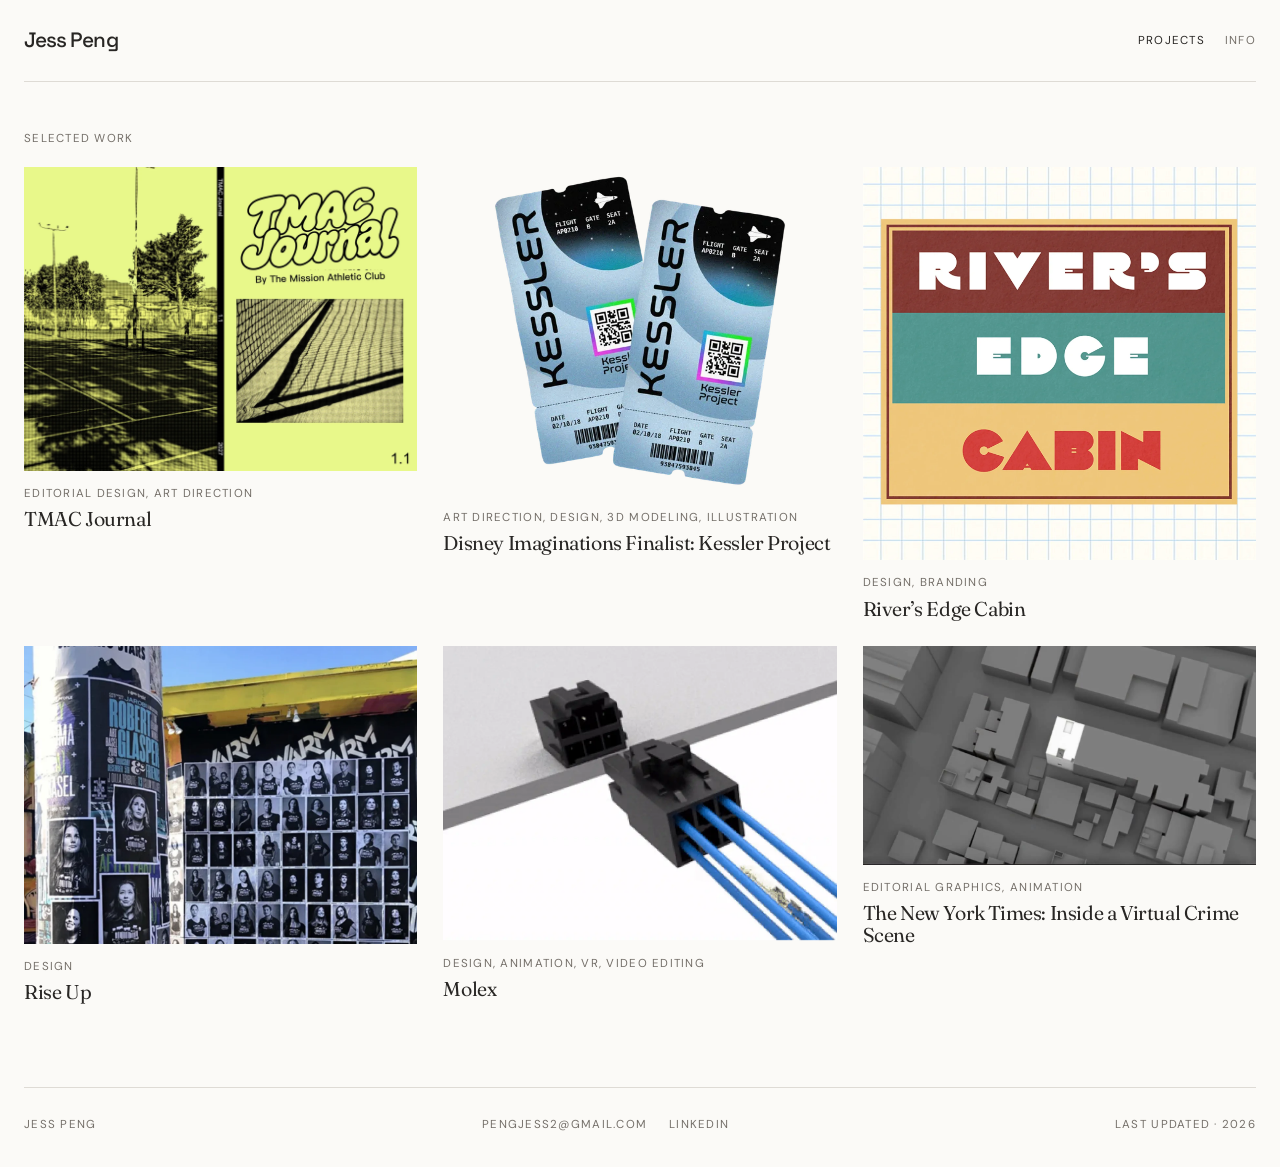
==== index.html @ 8626364d "Update Rise Up thumbnail" ====
<!doctype html>
<html lang="en">
  <head>
    <meta charset="UTF-8" />
    <meta name="viewport" content="width=device-width, initial-scale=1" />
    <meta name="description" content="Selected design and editorial work by Jess Peng." />
    <meta name="theme-color" content="#fbfaf7" />
    <title>Jess Peng — Selected Work</title>
    <link rel="preconnect" href="https://fonts.googleapis.com" />
    <link rel="preconnect" href="https://fonts.gstatic.com" crossorigin />
    <link
      href="https://fonts.googleapis.com/css2?family=DM+Sans:wght@400;500&amp;family=Fraunces:opsz,wght@9..144,300..600&amp;family=Space+Grotesk:wght@400;500&amp;display=swap"
      rel="stylesheet"
    />
    <link rel="stylesheet" href="styles.css" />
    <script src="script.js?v=10" defer></script>
  </head>
  <body>
    <header class="site-header shell">
      <a class="wordmark" href="/" aria-label="Jess Peng, home">Jess Peng</a>
      <nav class="site-nav" aria-label="Primary navigation">
        <a href="/" aria-current="page">Projects</a>
        <a href="about/">Info</a>
      </nav>
    </header>

    <main class="shell">
      <div class="page-intro">
        <p class="eyebrow">Selected work</p>
      </div>

      <section class="project-grid" aria-label="Selected projects">
        <article class="project-card tmac-card">
          <div class="project-visual">
            <img
              class="project-image"
              src="assets/tmac/cover.webp"
              alt="Lime green cover design for TMAC Journal"
            />
          </div>

          <div class="project-copy">
            <p class="project-type">Editorial design, art direction</p>
            <h2>TMAC Journal</h2>
          </div>
        </article>

        <a
          class="project-card project-card-link kessler-card"
          href="projects/kessler/"
          aria-label="Disney Imaginations Finalist: Kessler Project"
        >
          <div class="project-visual" aria-hidden="true">
            <img class="project-image" src="assets/kessler/tickets.webp" alt="" />
          </div>

          <div class="project-copy">
            <p class="project-type">Art direction, design, 3D modeling, illustration</p>
            <h2>Disney Imaginations Finalist: Kessler Project</h2>
          </div>
        </a>

        <a
          class="project-card project-card-link rivers-edge-card"
          href="projects/rivers-edge/"
          aria-label="River’s Edge Cabin"
        >
          <div class="project-visual" aria-hidden="true">
            <img
              class="project-image"
              src="assets/rivers-edge/logo-animation.webp"
              alt=""
            />
          </div>

          <div class="project-copy">
            <p class="project-type">Design, branding</p>
            <h2>River’s Edge Cabin</h2>
          </div>
        </a>

        <a
          class="project-card project-card-link rise-up-card"
          href="projects/rise-up/"
          aria-label="Rise Up"
        >
          <div class="project-visual" aria-hidden="true">
            <img class="project-image" src="assets/rise-up/thumbnail.webp" alt="" />
          </div>

          <div class="project-copy">
            <p class="project-type">Design</p>
            <h2>Rise Up</h2>
          </div>
        </a>

        <a
          class="project-card project-card-link molex-card"
          href="projects/molex/"
          aria-label="Molex"
        >
          <div class="project-visual" aria-hidden="true">
            <img class="project-image" src="assets/molex/fit-families.webp" alt="" />
          </div>

          <div class="project-copy">
            <p class="project-type">Design, animation, VR, video editing</p>
            <h2>Molex</h2>
          </div>
        </a>

        <a
          class="project-card project-card-link nyt-card"
          href="projects/syria/"
          aria-label="The New York Times: Inside a Virtual Crime Scene"
        >
          <div class="project-visual" aria-hidden="true">
            <video
              class="project-image"
              autoplay
              muted
              loop
              playsinline
              preload="metadata"
              poster="assets/nyt-syria/map-poster.jpg"
            >
              <source src="assets/nyt-syria/map.mp4" type="video/mp4" />
            </video>
          </div>

          <div class="project-copy">
            <p class="project-type">Editorial graphics, animation</p>
            <h2>The New York Times: Inside a Virtual Crime Scene</h2>
          </div>
        </a>
      </section>
    </main>

    <footer class="site-footer shell">
      <p>Jess Peng</p>
      <nav aria-label="Contact links">
        <a href="mailto:pengjess2@gmail.com">pengjess2@gmail.com</a>
        <a href="https://www.linkedin.com/in/jess-peng" target="_blank" rel="noopener noreferrer">LinkedIn</a>
      </nav>
      <p class="updated">Last updated · <span id="last-updated">2026</span></p>
    </footer>
  </body>
</html>
---- styles.css ----
:root {
  --paper: #fbfaf7;
  --ink: #282624;
  --muted: #746f69;
  --line: #dedbd5;
  --red: #bd4649;
  --serif: "Fraunces", Georgia, serif;
  --sans: "DM Sans", Arial, sans-serif;
}

* { box-sizing: border-box; }

html { background: var(--paper); }

body {
  margin: 0;
  color: var(--ink);
  background: var(--paper);
  font-family: var(--sans);
  font-size: 16px;
  line-height: 1.5;
  -webkit-font-smoothing: antialiased;
}

a { color: inherit; }

.shell {
  width: min(100% - 48px, 1320px);
  margin-inline: auto;
}

.project-page .shell {
  width: min(100% - clamp(48px, 8vw, 112px), 1240px);
}

.site-header {
  min-height: 82px;
  display: flex;
  align-items: center;
  justify-content: space-between;
  border-bottom: 1px solid var(--line);
}

.wordmark {
  display: inline-block;
  font-family: "Space Grotesk", var(--sans);
  font-size: 1.3rem;
  font-weight: 500;
  letter-spacing: -.045em;
  line-height: 1;
  text-decoration: none;
  transition: letter-spacing 280ms ease, transform 280ms ease;
}

.wordmark:hover,
.wordmark:focus-visible {
  letter-spacing: -.015em;
  transform: translateX(2px);
}

.section-label,
.eyebrow,
.project-type,
.site-footer {
  color: var(--muted);
  font-size: .72rem;
  letter-spacing: .11em;
  text-transform: uppercase;
}

.site-nav {
  display: flex;
  align-items: center;
  gap: 20px;
}

.site-nav a {
  color: var(--muted);
  font-size: .72rem;
  letter-spacing: .11em;
  text-decoration: none;
  text-transform: uppercase;
  transition: color 180ms ease;
}

.site-nav a:hover,
.site-nav a:focus-visible,
.site-nav a[aria-current="page"] { color: var(--ink); }

.page-intro {
  padding: 48px 0 20px;
}

.eyebrow { margin: 0; }

.project-grid {
  display: grid;
  grid-template-columns: repeat(auto-fit, minmax(min(100%, 320px), 1fr));
  gap: 26px;
  align-items: start;
}

.project-card {
  display: block;
  min-width: 0;
  text-decoration: none;
}

.project-card:focus-visible {
  outline: 2px solid var(--red);
  outline-offset: 6px;
}

.project-visual {
  overflow: hidden;
}

.project-visual svg,
.project-video,
.project-image {
  display: block;
  width: 100%;
  height: 100%;
}

.project-video,
.project-image { height: auto; object-fit: cover; }

.project-copy { padding-top: 14px; }

.project-type { margin: 0 0 6px; }

.project-copy h2 {
  margin: 0;
  font-family: var(--serif);
  font-size: clamp(1.25rem, 1.5vw, 1.5rem);
  font-weight: 400;
  font-variation-settings: "opsz" 44, "wght" 380;
  line-height: 1.1;
  letter-spacing: -.02em;
  transition: font-variation-settings 400ms cubic-bezier(.2, .8, .2, 1), letter-spacing 400ms ease;
}

.project-card-link:hover .project-copy h2,
.project-card-link:focus-visible .project-copy h2 {
  font-variation-settings: "opsz" 100, "wght" 500;
  letter-spacing: -.01em;
}

.nyt-card .project-image {
  filter: saturate(.82);
  transition: filter 300ms ease, transform 500ms cubic-bezier(.2, .8, .2, 1);
}

.nyt-card:hover .project-image {
  filter: saturate(1);
  transform: scale(1.018);
}

.kessler-card .project-image {
  object-fit: contain;
  filter: saturate(.9);
  transition: filter 300ms ease, transform 500ms cubic-bezier(.2, .8, .2, 1);
}

.kessler-card:hover .project-image {
  filter: saturate(1);
  transform: scale(1.018);
}

.rivers-edge-card .project-image,
.tmac-card .project-image { transition: transform 500ms cubic-bezier(.2, .8, .2, 1); }

.rivers-edge-card:hover .project-image { transform: scale(1.012); }

.back-link {
  display: inline-block;
  margin: 34px 0 52px;
  color: var(--muted);
  font-size: .78rem;
  text-decoration: none;
}

.back-link:hover { color: var(--red); }

.back-link-compact { margin: 24px 0 32px; }

.case-intro {
  display: grid;
  grid-template-columns: minmax(0, 2fr) minmax(220px, 1fr);
  gap: clamp(28px, 6vw, 84px);
  align-items: start;
  max-width: 1120px;
  margin-bottom: 28px;
}

.case-intro-simple {
  grid-template-columns: 1fr;
  max-width: 920px;
}

.case-intro-compact {
  grid-template-columns: minmax(240px, .8fr) minmax(0, 1.2fr);
  gap: clamp(28px, 4vw, 64px);
  max-width: none;
  margin-bottom: 18px;
}

.case-intro-compact .case-details {
  display: grid;
  grid-template-columns: minmax(0, 1fr) auto;
  gap: clamp(24px, 4vw, 64px);
  align-items: start;
}

.case-intro-compact .case-meta { margin-top: 0; }

.case-intro .eyebrow { margin-bottom: 14px; }

.case-intro h1 {
  max-width: 30ch;
  margin: 0;
  font-family: var(--serif);
  font-size: 1rem;
  font-weight: 400;
  font-variation-settings: "opsz" 48, "wght" 380;
  letter-spacing: -.02em;
  line-height: 1.15;
  transition: font-variation-settings 500ms cubic-bezier(.2, .8, .2, 1), letter-spacing 500ms ease;
}

.case-intro:hover h1 {
  font-variation-settings: "opsz" 100, "wght" 480;
  letter-spacing: -.01em;
}

.case-summary {
  margin: 0;
  color: #5e5954;
  font-size: 1rem;
  line-height: 1.55;
}

.case-summary-group {
  display: grid;
  gap: 11px;
}

.case-summary-group p { margin: 0; }

.case-meta {
  display: flex;
  gap: 32px;
  margin: 20px 0 0;
}

.case-meta div { display: grid; gap: 3px; }

.case-meta dt {
  color: var(--muted);
  font-size: .66rem;
  letter-spacing: .1em;
  text-transform: uppercase;
}

.case-meta dd { margin: 0; font-size: .86rem; }

.case-hero {
  margin: 0;
  overflow: hidden;
  border: 1px solid var(--line);
  border-radius: 0;
}

.case-hero img,
.case-media img,
.case-media video {
  display: block;
  width: 100%;
  height: 100%;
  object-fit: cover;
}

.case-contribution,
.case-tools {
  color: #5e5954;
  font-size: .82rem;
  line-height: 1.5;
}

.case-contribution span {
  color: var(--ink);
  font-weight: 500;
  text-decoration: underline;
  text-underline-offset: 4px;
}

.case-tools span {
  margin-right: 10px;
  color: var(--ink);
  font-size: inherit;
  font-weight: 500;
}

.external-link {
  font-size: .82rem;
  font-weight: 500;
  text-underline-offset: 5px;
}

.case-media-grid {
  display: grid;
  grid-template-columns: 1.4fr .6fr;
  gap: 18px;
}

.case-hero + .case-media-grid { margin-top: 18px; }
.case-hero + .case-gallery { margin-top: 18px; }

.case-gallery {
  display: grid;
  grid-template-columns: repeat(12, minmax(0, 1fr));
  gap: 14px;
}

.case-media {
  min-height: 280px;
  margin: 0;
  overflow: hidden;
  border: 1px solid var(--line);
  border-radius: 0;
  background: #ececeb;
}

.case-media-wide { grid-column: 1 / -1; aspect-ratio: 16 / 7; }
.case-media-animation { aspect-ratio: 16 / 9; }
.case-media-scene { aspect-ratio: 4 / 3; }
.case-media-scene-wide { grid-column: 1 / -1; aspect-ratio: 4 / 3; }
.case-media-portrait { aspect-ratio: 3 / 4; }
.case-gallery-item { grid-column: span 6; min-height: 0; aspect-ratio: 4 / 3; }
.case-gallery-ticket,
.case-gallery-stars { grid-column: span 6; aspect-ratio: 4 / 3; }
.case-gallery-wide { grid-column: 1 / -1; aspect-ratio: 16 / 9; }
.case-gallery-ticket,
.case-gallery-stars { border-color: transparent; background: transparent; }
.case-gallery-ticket img,
.case-gallery-stars img { object-fit: contain; padding: clamp(12px, 2vw, 28px); }

.river-gallery .case-media {
  min-height: 0;
  aspect-ratio: auto;
  border-color: transparent;
  background: transparent;
}

.river-gallery .case-media img {
  height: auto;
  object-fit: contain;
}

.river-gallery .river-gallery-wide { grid-column: 1 / -1; }

.rise-up-gallery .case-media {
  min-height: 0;
  aspect-ratio: auto;
}

.rise-up-gallery .case-media img {
  height: auto;
  object-fit: contain;
}

.rise-up-gallery .rise-up-art { grid-column: span 5; }
.rise-up-gallery .rise-up-street { grid-column: span 7; }
.rise-up-gallery .rise-up-half {
  grid-column: span 6;
  aspect-ratio: 16 / 9;
}

.rise-up-gallery .rise-up-half img {
  height: 100%;
  object-fit: cover;
}
.rise-up-gallery .rise-up-wide { grid-column: 1 / -1; }

.molex-gallery .case-media {
  min-height: 0;
  align-self: start;
  aspect-ratio: auto;
  background: transparent;
}

.molex-gallery .case-media img,
.molex-gallery .case-media video {
  height: auto;
  object-fit: contain;
}

.molex-gallery .molex-wide { grid-column: 1 / -1; }
.molex-gallery .molex-card { grid-column: span 5; }
.molex-gallery .molex-datasheet { grid-column: span 7; }

.more-work {
  margin-top: clamp(68px, 9vw, 112px);
  padding-top: 22px;
  border-top: 1px solid var(--line);
}

.more-work-header {
  display: flex;
  align-items: baseline;
  justify-content: space-between;
  gap: 24px;
  margin-bottom: 20px;
}

.more-work-all {
  color: var(--muted);
  font-size: .72rem;
  text-underline-offset: 4px;
}

.project-grid-compact {
  grid-template-columns: repeat(3, minmax(0, 1fr));
  gap: 18px;
}

.project-grid-compact .project-copy { padding-top: 10px; }
.project-grid-compact .project-type { margin-bottom: 5px; font-size: .62rem; }

.project-grid-compact .project-copy h2 {
  font-size: clamp(1rem, 1.25vw, 1.2rem);
  line-height: 1.15;
}

.about-main {
  min-height: calc(100svh - 180px);
  padding-block: clamp(56px, 8vw, 112px);
}

.about-hero {
  width: 100%;
  display: block;
}

.about-copy h1 {
  max-width: 18ch;
  margin: 0;
  font-family: var(--serif);
  font-size: clamp(3.3rem, 7.2vw, 7.4rem);
  font-weight: 400;
  letter-spacing: -.045em;
  line-height: .98;
}

.site-footer {
  display: grid;
  grid-template-columns: auto 1fr auto;
  align-items: center;
  gap: 24px;
  margin-top: 84px;
  padding: 28px 0 34px;
  border-top: 1px solid var(--line);
}

.site-footer p { margin: 0; }
.site-footer nav { display: flex; gap: 22px; justify-self: center; }
.site-footer a { text-decoration: none; }
.site-footer a:hover { color: var(--red); }
.updated { justify-self: end; white-space: nowrap; }

@media (min-width: 1100px) {
  .project-grid { grid-template-columns: repeat(3, minmax(0, 1fr)); }
}

@media (max-width: 1099px) and (min-width: 700px) {
  .project-grid { grid-template-columns: repeat(2, minmax(0, 1fr)); }
}

@media (max-width: 699px) {
  .shell { width: min(100% - 28px, 1320px); }
  .project-page .shell { width: min(100% - 28px, 1240px); }
  .site-header { min-height: 66px; }
  .page-intro { padding-top: 34px; }
  .project-grid { grid-template-columns: 1fr; gap: 34px; }
  .project-grid-compact { gap: 30px; }
  .project-copy { padding-top: 16px; }
  .site-footer {
    grid-template-columns: 1fr;
    margin-top: 56px;
    row-gap: 14px;
  }
  .site-footer nav { justify-self: start; flex-wrap: wrap; gap: 12px 18px; }
  .updated { grid-column: 1; justify-self: start; }

  .back-link { margin: 26px 0 38px; }
  .case-intro { grid-template-columns: 1fr; gap: 24px; margin-bottom: 24px; }
  .case-intro-compact .case-details { grid-template-columns: 1fr; gap: 16px; }
  .case-media-grid { grid-template-columns: 1fr; }
  .case-gallery { grid-template-columns: 1fr; }
  .case-gallery-item,
  .case-gallery-ticket,
  .case-gallery-stars,
  .case-gallery-wide { grid-column: 1; }
  .rise-up-gallery .rise-up-art,
  .rise-up-gallery .rise-up-street,
  .rise-up-gallery .rise-up-half,
  .rise-up-gallery .rise-up-wide { grid-column: 1; }
  .molex-gallery .molex-wide,
  .molex-gallery .molex-card,
  .molex-gallery .molex-datasheet { grid-column: 1; }
  .case-gallery-ticket,
  .case-gallery-stars { aspect-ratio: 4 / 3; }
  .case-gallery-wide { aspect-ratio: 16 / 9; }
  .case-media-wide { grid-column: auto; aspect-ratio: 16 / 9; }
  .case-media-animation { aspect-ratio: 16 / 9; }
  .case-media-scene { aspect-ratio: 4 / 3; }
  .case-media-scene-wide { grid-column: auto; aspect-ratio: 4 / 3; }
  .case-media-portrait { aspect-ratio: 3 / 4; }

  .about-main { padding-block: 48px 72px; }
  .about-copy h1 {
    max-width: none;
    font-size: clamp(2.85rem, 13vw, 4.75rem);
    line-height: 1;
  }
}

@media (prefers-reduced-motion: reduce) {
  *, *::before, *::after {
    scroll-behavior: auto !important;
    transition-duration: .01ms !important;
    animation-duration: .01ms !important;
    animation-iteration-count: 1 !important;
  }
}
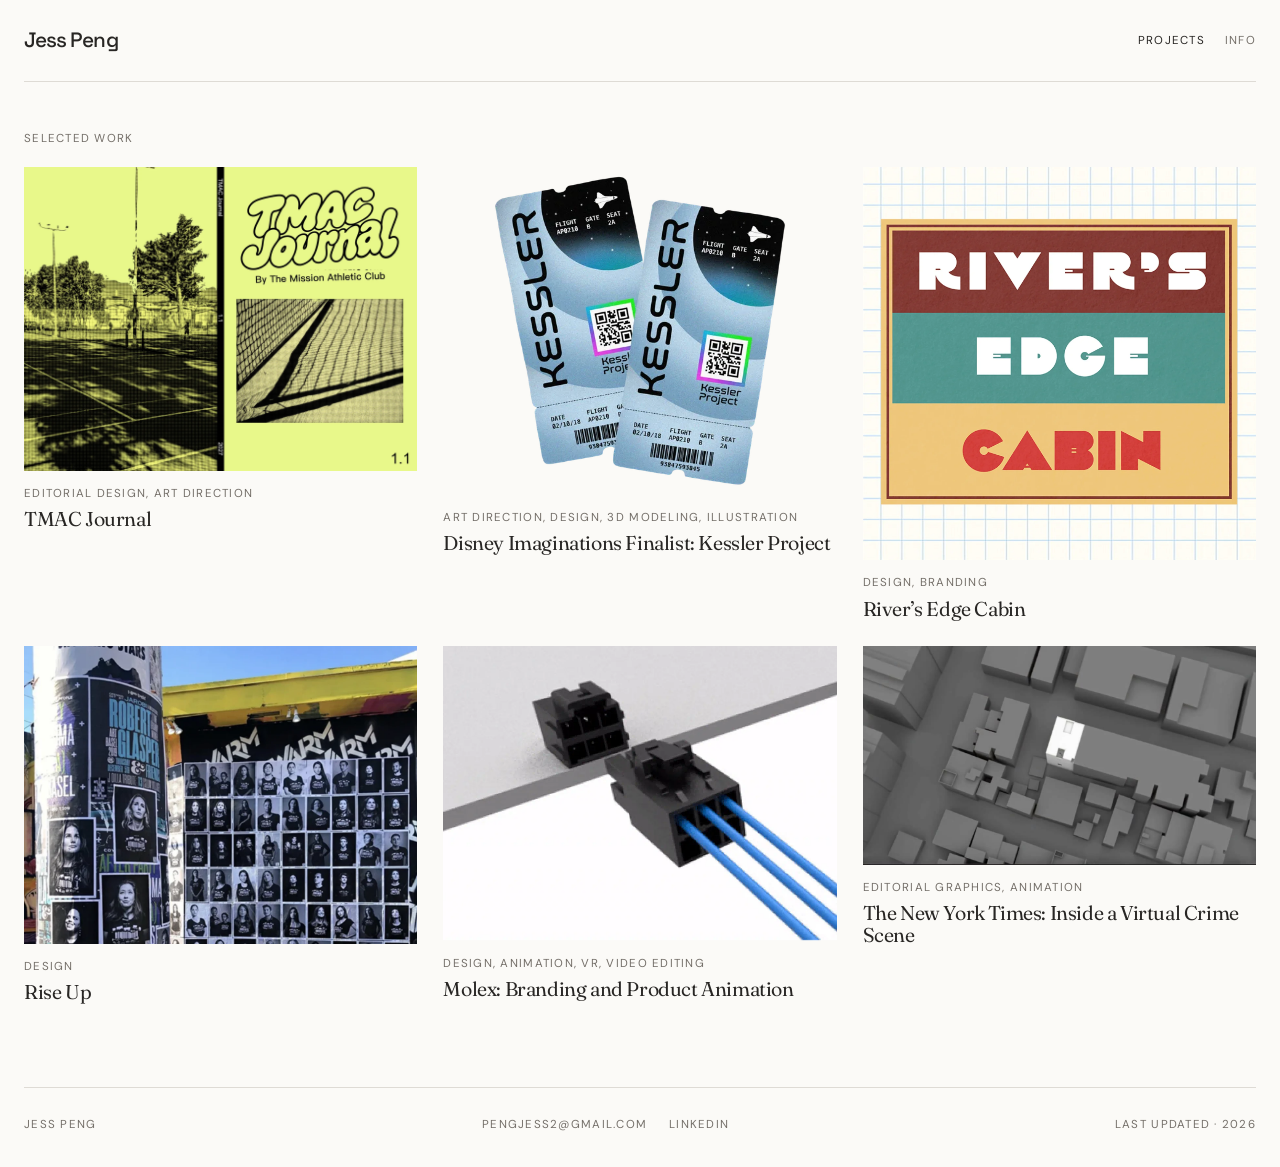
==== commit f510b134: "Clarify Molex project title" ====
--- a/index.html
+++ b/index.html
@@ -97,7 +97,7 @@
         <a
           class="project-card project-card-link molex-card"
           href="projects/molex/"
-          aria-label="Molex"
+          aria-label="Molex: Branding and Product Animation"
         >
           <div class="project-visual" aria-hidden="true">
             <img class="project-image" src="assets/molex/fit-families.webp" alt="" />
@@ -105,7 +105,7 @@
 
           <div class="project-copy">
             <p class="project-type">Design, animation, VR, video editing</p>
-            <h2>Molex</h2>
+            <h2>Molex: Branding and Product Animation</h2>
           </div>
         </a>
 
--- a/styles.css
+++ b/styles.css
@@ -440,17 +440,65 @@
 
 .about-hero {
   width: 100%;
-  display: block;
+  display: grid;
+  grid-template-columns: minmax(0, 1.45fr) minmax(350px, .75fr);
+  align-items: start;
+  gap: clamp(56px, 8vw, 128px);
 }
 
 .about-copy h1 {
-  max-width: 18ch;
+  max-width: 14ch;
   margin: 0;
   font-family: var(--serif);
-  font-size: clamp(3.3rem, 7.2vw, 7.4rem);
+  font-size: clamp(3.2rem, 5.6vw, 5.8rem);
   font-weight: 400;
   letter-spacing: -.045em;
-  line-height: .98;
+  line-height: 1;
+}
+
+.about-bio {
+  max-width: 58ch;
+  margin-top: clamp(34px, 4vw, 52px);
+  color: #4f4a46;
+  font-size: clamp(.98rem, 1.15vw, 1.08rem);
+  line-height: 1.65;
+}
+
+.about-bio p { margin: 0; }
+.about-bio p + p { margin-top: 18px; }
+
+.about-skills {
+  padding-top: 8px;
+}
+
+.about-skills > .eyebrow {
+  margin: 0 0 24px;
+  padding-top: 14px;
+  border-top: 1px solid var(--line);
+}
+
+.about-skills-grid {
+  display: grid;
+  grid-template-columns: repeat(2, minmax(0, 1fr));
+  gap: clamp(24px, 3vw, 44px);
+}
+
+.about-skill-group h2 {
+  margin: 0 0 12px;
+  font-family: var(--sans);
+  font-size: .72rem;
+  font-weight: 500;
+  letter-spacing: .11em;
+  text-transform: uppercase;
+}
+
+.about-skill-group ul {
+  margin: 0;
+  padding: 0;
+  list-style: none;
+  color: #4f4a46;
+  font-size: .95rem;
+  line-height: 1.55;
 }
 
 .site-footer {
@@ -475,6 +523,12 @@
 
 @media (max-width: 1099px) and (min-width: 700px) {
   .project-grid { grid-template-columns: repeat(2, minmax(0, 1fr)); }
+}
+
+@media (max-width: 900px) {
+  .about-hero { grid-template-columns: 1fr; }
+  .about-copy h1 { max-width: 15ch; }
+  .about-skills { max-width: 560px; }
 }
 
 @media (max-width: 699px) {
@@ -521,9 +575,13 @@
   .about-main { padding-block: 48px 72px; }
   .about-copy h1 {
     max-width: none;
-    font-size: clamp(2.85rem, 13vw, 4.75rem);
+    font-size: clamp(2.75rem, 12vw, 4.4rem);
     line-height: 1;
   }
+  .about-bio { margin-top: 28px; }
+  .about-skills { padding-top: 4px; }
+  .about-skills-grid { gap: 24px; }
+  .about-skill-group ul { font-size: .9rem; }
 }
 
 @media (prefers-reduced-motion: reduce) {
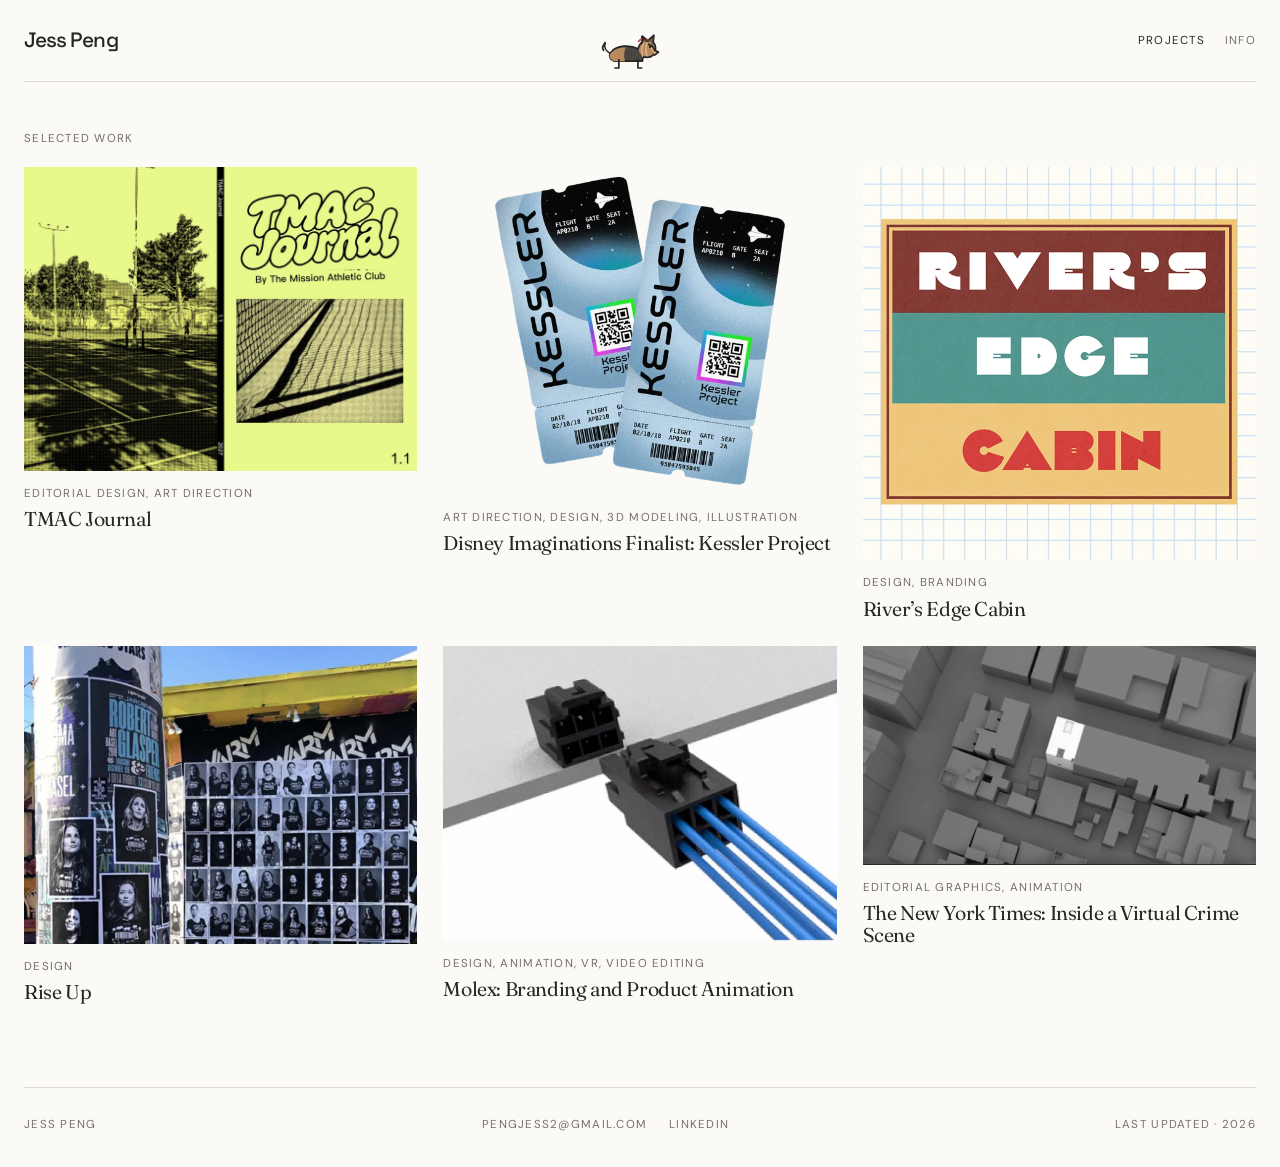
==== commit 84be5f06: "Add interactive Yorkie header" ====
--- a/index.html
+++ b/index.html
@@ -12,8 +12,8 @@
       href="https://fonts.googleapis.com/css2?family=DM+Sans:wght@400;500&amp;family=Fraunces:opsz,wght@9..144,300..600&amp;family=Space+Grotesk:wght@400;500&amp;display=swap"
       rel="stylesheet"
     />
-    <link rel="stylesheet" href="styles.css" />
-    <script src="script.js?v=10" defer></script>
+    <link rel="stylesheet" href="styles.css?v=3" />
+    <script src="script.js?v=11" defer></script>
   </head>
   <body>
     <header class="site-header shell">
--- a/styles.css
+++ b/styles.css
@@ -37,7 +37,7 @@
   min-height: 82px;
   display: flex;
   align-items: center;
-  justify-content: space-between;
+  justify-content: flex-start;
   border-bottom: 1px solid var(--line);
 }
 
@@ -72,6 +72,56 @@
   display: flex;
   align-items: center;
   gap: 20px;
+  flex: 0 0 auto;
+}
+
+.header-pup-track {
+  position: relative;
+  align-self: stretch;
+  flex: 1 1 auto;
+  min-width: 54px;
+  margin-inline: 18px;
+  overflow: hidden;
+  pointer-events: none;
+}
+
+.header-pup {
+  --pup-x: 0px;
+  position: absolute;
+  bottom: 5px;
+  left: 0;
+  width: 64px;
+  height: 48px;
+  transform: translate3d(var(--pup-x), 0, 0);
+  transition: transform 320ms cubic-bezier(.22, .78, .28, 1);
+  will-change: transform;
+}
+
+.header-pup-svg {
+  display: block;
+  width: 100%;
+  height: 100%;
+  overflow: visible;
+  transform: scaleX(var(--pup-direction, 1));
+  transform-origin: center;
+  transition: transform 160ms ease;
+}
+
+.header-pup.is-walking .header-pup-svg {
+  animation: pup-bob 280ms ease-in-out infinite alternate;
+}
+
+.header-pup.is-walking .pup-leg-front { animation: pup-step 240ms ease-in-out infinite alternate; }
+.header-pup.is-walking .pup-leg-back { animation: pup-step 240ms ease-in-out infinite alternate-reverse; }
+
+@keyframes pup-bob {
+  from { translate: 0 0; }
+  to { translate: 0 -2px; }
+}
+
+@keyframes pup-step {
+  from { transform: rotate(-7deg); }
+  to { transform: rotate(8deg); }
 }
 
 .site-nav a {
@@ -535,6 +585,16 @@
   .shell { width: min(100% - 28px, 1320px); }
   .project-page .shell { width: min(100% - 28px, 1240px); }
   .site-header { min-height: 66px; }
+  .site-nav { gap: 14px; }
+  .header-pup-track {
+    min-width: 38px;
+    margin-inline: 10px;
+  }
+  .header-pup {
+    bottom: 3px;
+    width: 50px;
+    height: 40px;
+  }
   .page-intro { padding-top: 34px; }
   .project-grid { grid-template-columns: 1fr; gap: 34px; }
   .project-grid-compact { gap: 30px; }
@@ -591,4 +651,15 @@
     animation-duration: .01ms !important;
     animation-iteration-count: 1 !important;
   }
-}
+
+  .header-pup,
+  .header-pup-svg {
+    transition: none;
+  }
+
+  .header-pup.is-walking .header-pup-svg,
+  .header-pup.is-walking .pup-leg-front,
+  .header-pup.is-walking .pup-leg-back {
+    animation: none;
+  }
+}
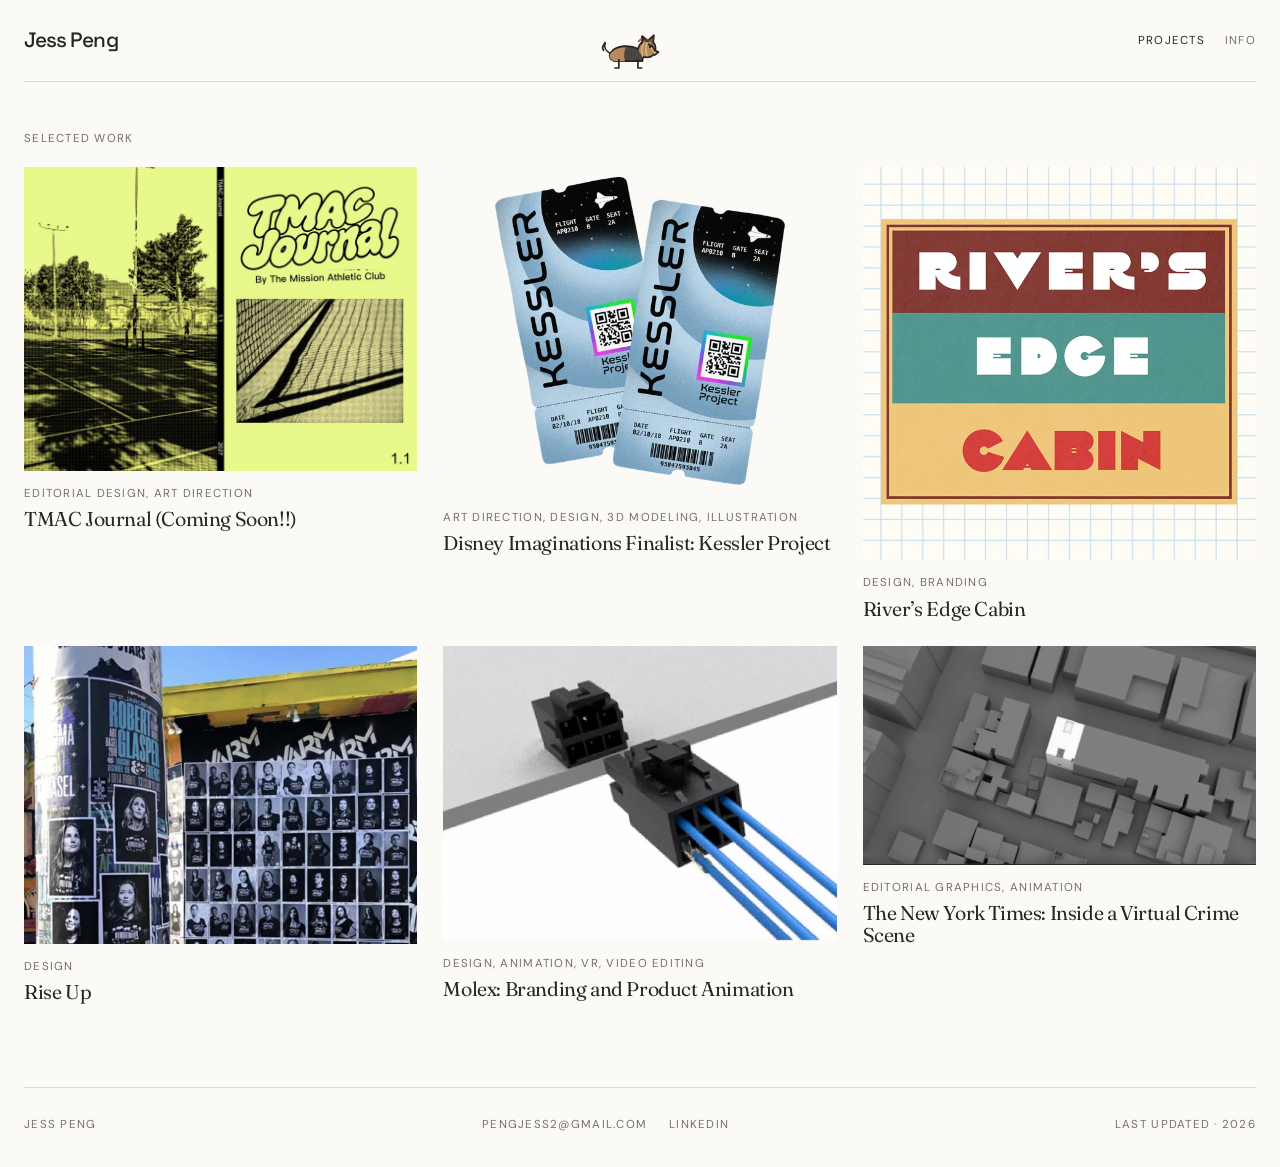
==== commit 022e7a2c: "Refine Yorkie motion and bio details" ====
--- a/index.html
+++ b/index.html
@@ -12,8 +12,8 @@
       href="https://fonts.googleapis.com/css2?family=DM+Sans:wght@400;500&amp;family=Fraunces:opsz,wght@9..144,300..600&amp;family=Space+Grotesk:wght@400;500&amp;display=swap"
       rel="stylesheet"
     />
-    <link rel="stylesheet" href="styles.css?v=3" />
-    <script src="script.js?v=11" defer></script>
+    <link rel="stylesheet" href="styles.css?v=4" />
+    <script src="script.js?v=12" defer></script>
   </head>
   <body>
     <header class="site-header shell">
@@ -41,7 +41,7 @@
 
           <div class="project-copy">
             <p class="project-type">Editorial design, art direction</p>
-            <h2>TMAC Journal</h2>
+            <h2>TMAC Journal (Coming Soon!!)</h2>
           </div>
         </article>
 
--- a/styles.css
+++ b/styles.css
@@ -93,7 +93,7 @@
   width: 64px;
   height: 48px;
   transform: translate3d(var(--pup-x), 0, 0);
-  transition: transform 320ms cubic-bezier(.22, .78, .28, 1);
+  transition: transform 860ms cubic-bezier(.22, .72, .26, 1);
   will-change: transform;
 }
 
@@ -108,11 +108,11 @@
 }
 
 .header-pup.is-walking .header-pup-svg {
-  animation: pup-bob 280ms ease-in-out infinite alternate;
-}
-
-.header-pup.is-walking .pup-leg-front { animation: pup-step 240ms ease-in-out infinite alternate; }
-.header-pup.is-walking .pup-leg-back { animation: pup-step 240ms ease-in-out infinite alternate-reverse; }
+  animation: pup-bob 150ms ease-in-out infinite alternate;
+}
+
+.header-pup.is-walking .pup-leg-front { animation: pup-step 105ms ease-in-out infinite alternate; }
+.header-pup.is-walking .pup-leg-back { animation: pup-step 105ms ease-in-out infinite alternate-reverse; }
 
 @keyframes pup-bob {
   from { translate: 0 0; }
@@ -504,6 +504,21 @@
   font-weight: 400;
   letter-spacing: -.045em;
   line-height: 1;
+}
+
+.location-lockup {
+  display: inline-flex;
+  align-items: flex-end;
+  gap: .12em;
+  white-space: nowrap;
+}
+
+.sf-tower-doodle {
+  width: .5em;
+  height: .78em;
+  flex: 0 0 auto;
+  overflow: visible;
+  transform: translateY(.03em) rotate(1.5deg);
 }
 
 .about-bio {
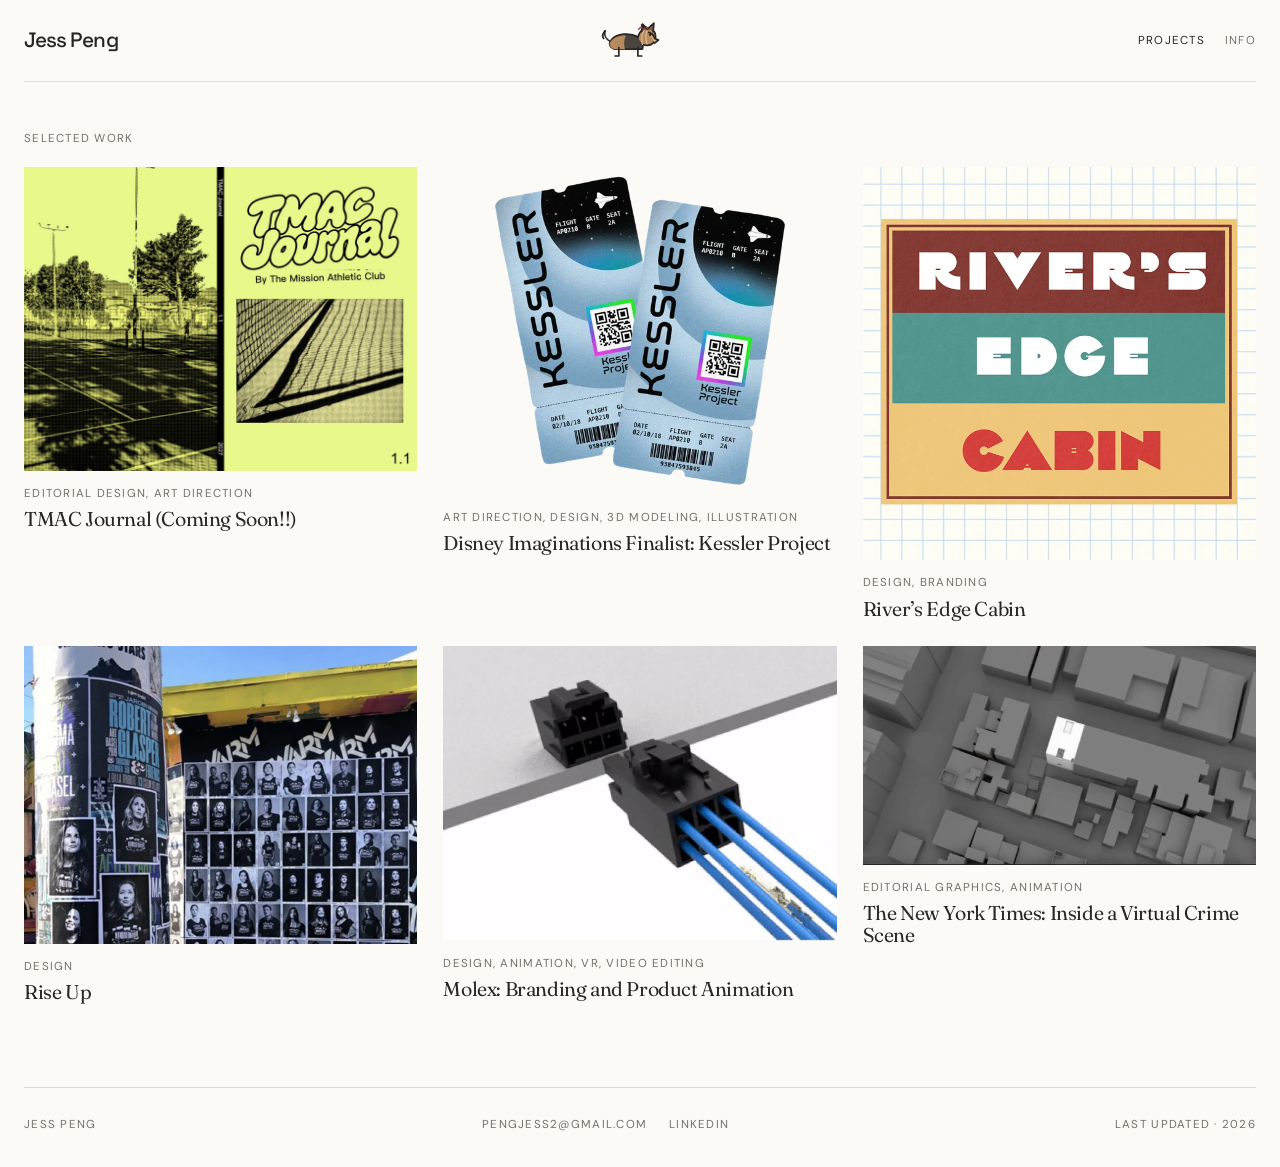
==== commit 8d7edf1c: "Center Yorkie in site header" ====
--- a/index.html
+++ b/index.html
@@ -12,7 +12,7 @@
       href="https://fonts.googleapis.com/css2?family=DM+Sans:wght@400;500&amp;family=Fraunces:opsz,wght@9..144,300..600&amp;family=Space+Grotesk:wght@400;500&amp;display=swap"
       rel="stylesheet"
     />
-    <link rel="stylesheet" href="styles.css?v=4" />
+    <link rel="stylesheet" href="styles.css?v=5" />
     <script src="script.js?v=12" defer></script>
   </head>
   <body>
--- a/styles.css
+++ b/styles.css
@@ -88,7 +88,7 @@
 .header-pup {
   --pup-x: 0px;
   position: absolute;
-  bottom: 5px;
+  bottom: 17px;
   left: 0;
   width: 64px;
   height: 48px;
@@ -606,7 +606,7 @@
     margin-inline: 10px;
   }
   .header-pup {
-    bottom: 3px;
+    bottom: 15px;
     width: 50px;
     height: 40px;
   }
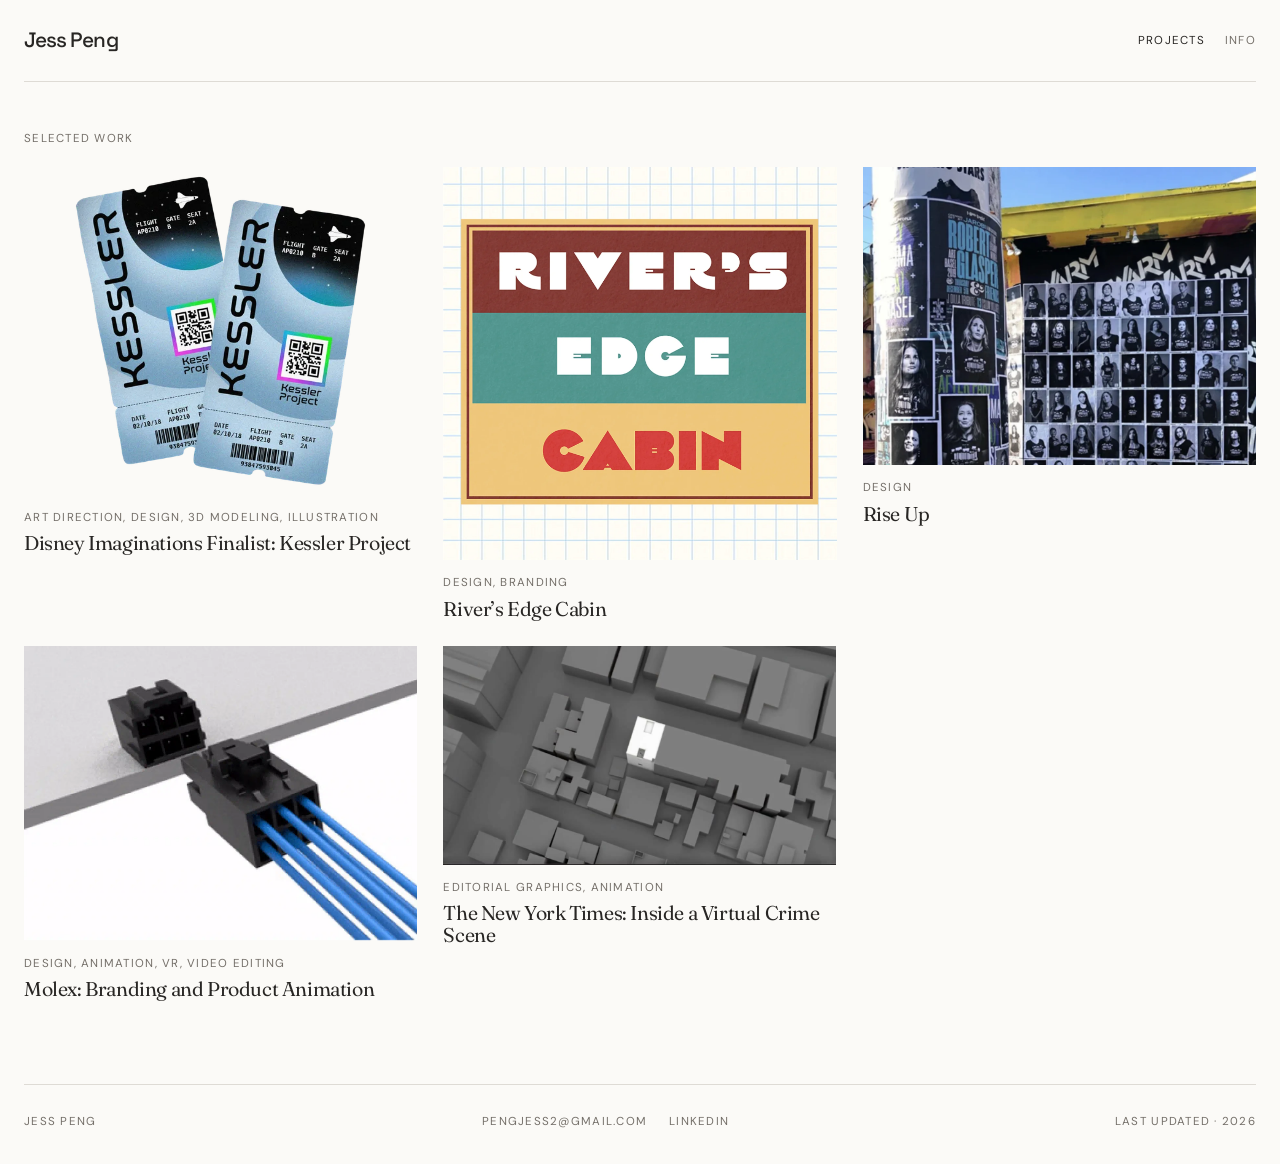
==== commit c46b850a: "Remove decorative illustrations and TMAC entry" ====
--- a/index.html
+++ b/index.html
@@ -12,8 +12,8 @@
       href="https://fonts.googleapis.com/css2?family=DM+Sans:wght@400;500&amp;family=Fraunces:opsz,wght@9..144,300..600&amp;family=Space+Grotesk:wght@400;500&amp;display=swap"
       rel="stylesheet"
     />
-    <link rel="stylesheet" href="styles.css?v=5" />
-    <script src="script.js?v=12" defer></script>
+    <link rel="stylesheet" href="styles.css?v=6" />
+    <script src="script.js?v=13" defer></script>
   </head>
   <body>
     <header class="site-header shell">
@@ -30,21 +30,6 @@
       </div>
 
       <section class="project-grid" aria-label="Selected projects">
-        <article class="project-card tmac-card">
-          <div class="project-visual">
-            <img
-              class="project-image"
-              src="assets/tmac/cover.webp"
-              alt="Lime green cover design for TMAC Journal"
-            />
-          </div>
-
-          <div class="project-copy">
-            <p class="project-type">Editorial design, art direction</p>
-            <h2>TMAC Journal (Coming Soon!!)</h2>
-          </div>
-        </article>
-
         <a
           class="project-card project-card-link kessler-card"
           href="projects/kessler/"
--- a/styles.css
+++ b/styles.css
@@ -37,7 +37,7 @@
   min-height: 82px;
   display: flex;
   align-items: center;
-  justify-content: flex-start;
+  justify-content: space-between;
   border-bottom: 1px solid var(--line);
 }
 
@@ -72,56 +72,6 @@
   display: flex;
   align-items: center;
   gap: 20px;
-  flex: 0 0 auto;
-}
-
-.header-pup-track {
-  position: relative;
-  align-self: stretch;
-  flex: 1 1 auto;
-  min-width: 54px;
-  margin-inline: 18px;
-  overflow: hidden;
-  pointer-events: none;
-}
-
-.header-pup {
-  --pup-x: 0px;
-  position: absolute;
-  bottom: 17px;
-  left: 0;
-  width: 64px;
-  height: 48px;
-  transform: translate3d(var(--pup-x), 0, 0);
-  transition: transform 860ms cubic-bezier(.22, .72, .26, 1);
-  will-change: transform;
-}
-
-.header-pup-svg {
-  display: block;
-  width: 100%;
-  height: 100%;
-  overflow: visible;
-  transform: scaleX(var(--pup-direction, 1));
-  transform-origin: center;
-  transition: transform 160ms ease;
-}
-
-.header-pup.is-walking .header-pup-svg {
-  animation: pup-bob 150ms ease-in-out infinite alternate;
-}
-
-.header-pup.is-walking .pup-leg-front { animation: pup-step 105ms ease-in-out infinite alternate; }
-.header-pup.is-walking .pup-leg-back { animation: pup-step 105ms ease-in-out infinite alternate-reverse; }
-
-@keyframes pup-bob {
-  from { translate: 0 0; }
-  to { translate: 0 -2px; }
-}
-
-@keyframes pup-step {
-  from { transform: rotate(-7deg); }
-  to { transform: rotate(8deg); }
 }
 
 .site-nav a {
@@ -506,21 +456,6 @@
   line-height: 1;
 }
 
-.location-lockup {
-  display: inline-flex;
-  align-items: flex-end;
-  gap: .12em;
-  white-space: nowrap;
-}
-
-.sf-tower-doodle {
-  width: .5em;
-  height: .78em;
-  flex: 0 0 auto;
-  overflow: visible;
-  transform: translateY(.03em) rotate(1.5deg);
-}
-
 .about-bio {
   max-width: 58ch;
   margin-top: clamp(34px, 4vw, 52px);
@@ -601,15 +536,6 @@
   .project-page .shell { width: min(100% - 28px, 1240px); }
   .site-header { min-height: 66px; }
   .site-nav { gap: 14px; }
-  .header-pup-track {
-    min-width: 38px;
-    margin-inline: 10px;
-  }
-  .header-pup {
-    bottom: 15px;
-    width: 50px;
-    height: 40px;
-  }
   .page-intro { padding-top: 34px; }
   .project-grid { grid-template-columns: 1fr; gap: 34px; }
   .project-grid-compact { gap: 30px; }
@@ -667,14 +593,4 @@
     animation-iteration-count: 1 !important;
   }
 
-  .header-pup,
-  .header-pup-svg {
-    transition: none;
-  }
-
-  .header-pup.is-walking .header-pup-svg,
-  .header-pup.is-walking .pup-leg-front,
-  .header-pup.is-walking .pup-leg-back {
-    animation: none;
-  }
-}
+}
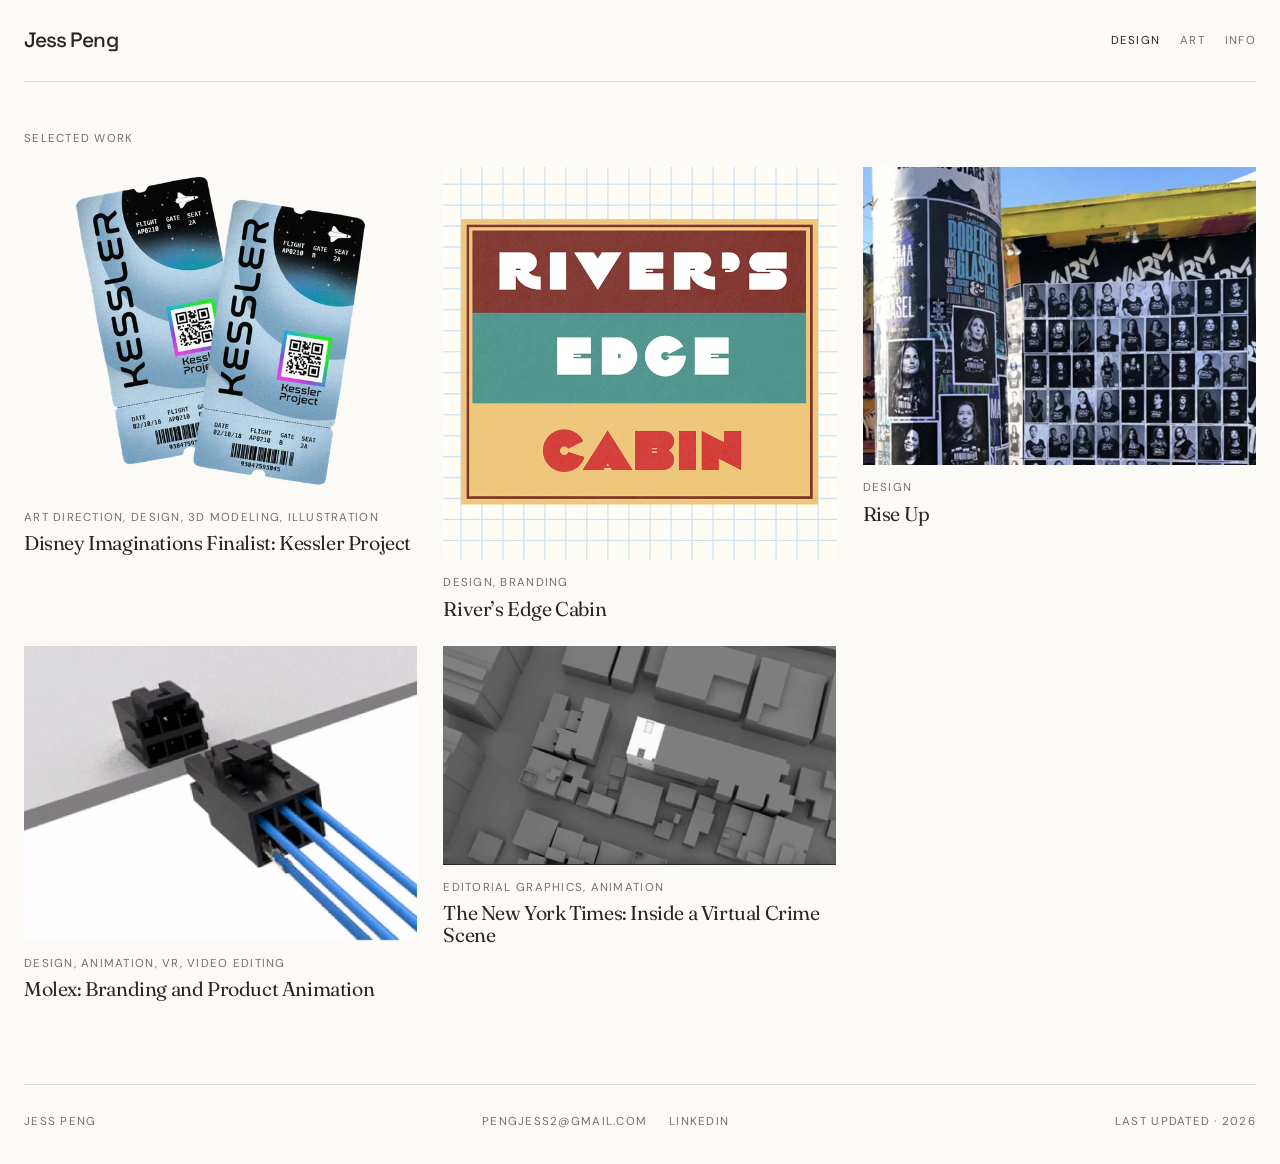
==== commit 5832c7dc: "Add art gallery" ====
--- a/index.html
+++ b/index.html
@@ -12,14 +12,15 @@
       href="https://fonts.googleapis.com/css2?family=DM+Sans:wght@400;500&amp;family=Fraunces:opsz,wght@9..144,300..600&amp;family=Space+Grotesk:wght@400;500&amp;display=swap"
       rel="stylesheet"
     />
-    <link rel="stylesheet" href="styles.css?v=6" />
-    <script src="script.js?v=13" defer></script>
+    <link rel="stylesheet" href="styles.css?v=8" />
+    <script src="script.js?v=14" defer></script>
   </head>
   <body>
     <header class="site-header shell">
       <a class="wordmark" href="/" aria-label="Jess Peng, home">Jess Peng</a>
       <nav class="site-nav" aria-label="Primary navigation">
-        <a href="/" aria-current="page">Projects</a>
+        <a href="/" aria-current="page">Design</a>
+        <a href="art/">Art</a>
         <a href="about/">Info</a>
       </nav>
     </header>
@@ -29,7 +30,7 @@
         <p class="eyebrow">Selected work</p>
       </div>
 
-      <section class="project-grid" aria-label="Selected projects">
+      <section class="project-grid" aria-label="Selected design projects">
         <a
           class="project-card project-card-link kessler-card"
           href="projects/kessler/"
--- a/styles.css
+++ b/styles.css
@@ -441,9 +441,9 @@
 .about-hero {
   width: 100%;
   display: grid;
-  grid-template-columns: minmax(0, 1.45fr) minmax(350px, .75fr);
+  grid-template-columns: minmax(0, 1.15fr) minmax(420px, .85fr);
   align-items: start;
-  gap: clamp(56px, 8vw, 128px);
+  gap: clamp(48px, 6vw, 96px);
 }
 
 .about-copy h1 {
@@ -469,6 +469,17 @@
 
 .about-skills {
   padding-top: 8px;
+}
+
+.about-portrait {
+  margin: 0 0 clamp(30px, 4vw, 48px);
+  overflow: hidden;
+}
+
+.about-portrait img {
+  display: block;
+  width: 100%;
+  height: auto;
 }
 
 .about-skills > .eyebrow {
@@ -517,6 +528,102 @@
 .site-footer a:hover { color: var(--red); }
 .updated { justify-self: end; white-space: nowrap; }
 
+.art-main {
+  padding-bottom: clamp(36px, 5vw, 72px);
+}
+
+.art-grid {
+  column-count: 3;
+  column-gap: 18px;
+}
+
+.art-item {
+  display: block;
+  width: 100%;
+  margin: 0 0 18px;
+  padding: 0;
+  border: 0;
+  background: transparent;
+  break-inside: avoid;
+  cursor: zoom-in;
+  overflow: hidden;
+}
+
+.art-item img {
+  display: block;
+  width: 100%;
+  height: auto;
+  transition: transform 260ms ease, filter 260ms ease;
+}
+
+.art-item:hover img {
+  transform: scale(1.008);
+  filter: brightness(.97);
+}
+
+.art-item:focus-visible {
+  outline: 2px solid var(--red);
+  outline-offset: 3px;
+}
+
+.lightbox-open { overflow: hidden; }
+
+.art-lightbox {
+  width: 100vw;
+  height: 100dvh;
+  max-width: none;
+  max-height: none;
+  margin: 0;
+  padding: 48px;
+  border: 0;
+  background: rgba(22, 21, 20, .95);
+  color: #fff;
+  overflow: hidden;
+}
+
+.art-lightbox[open] {
+  display: grid;
+  place-items: center;
+}
+
+.art-lightbox::backdrop { background: rgba(22, 21, 20, .82); }
+
+.art-lightbox-stage {
+  display: grid;
+  width: 100%;
+  height: 100%;
+  place-items: center;
+}
+
+.art-lightbox-image {
+  display: block;
+  max-width: 100%;
+  max-height: calc(100dvh - 96px);
+  object-fit: contain;
+}
+
+.art-lightbox-close {
+  position: fixed;
+  z-index: 2;
+  top: 16px;
+  right: 18px;
+  padding: 8px 11px;
+  border: 1px solid rgba(255, 255, 255, .55);
+  border-radius: 999px;
+  background: rgba(22, 21, 20, .5);
+  color: #fff;
+  font: 500 .72rem/1 var(--sans);
+  letter-spacing: .04em;
+  cursor: pointer;
+}
+
+.art-lightbox-close:hover { background: rgba(255, 255, 255, .14); }
+
+.art-lightbox-close:focus-visible {
+  outline: 2px solid #fff;
+  outline-offset: 3px;
+}
+
 @media (min-width: 1100px) {
   .project-grid { grid-template-columns: repeat(3, minmax(0, 1fr)); }
 }
@@ -529,6 +636,7 @@
   .about-hero { grid-template-columns: 1fr; }
   .about-copy h1 { max-width: 15ch; }
   .about-skills { max-width: 560px; }
+  .art-grid { column-count: 2; }
 }
 
 @media (max-width: 699px) {
@@ -583,6 +691,10 @@
   .about-skills { padding-top: 4px; }
   .about-skills-grid { gap: 24px; }
   .about-skill-group ul { font-size: .9rem; }
+  .art-grid { column-count: 1; }
+  .art-item { margin-bottom: 14px; }
+  .art-lightbox { padding: 42px 14px 14px; }
+  .art-lightbox-image { max-height: calc(100dvh - 56px); }
 }
 
 @media (prefers-reduced-motion: reduce) {
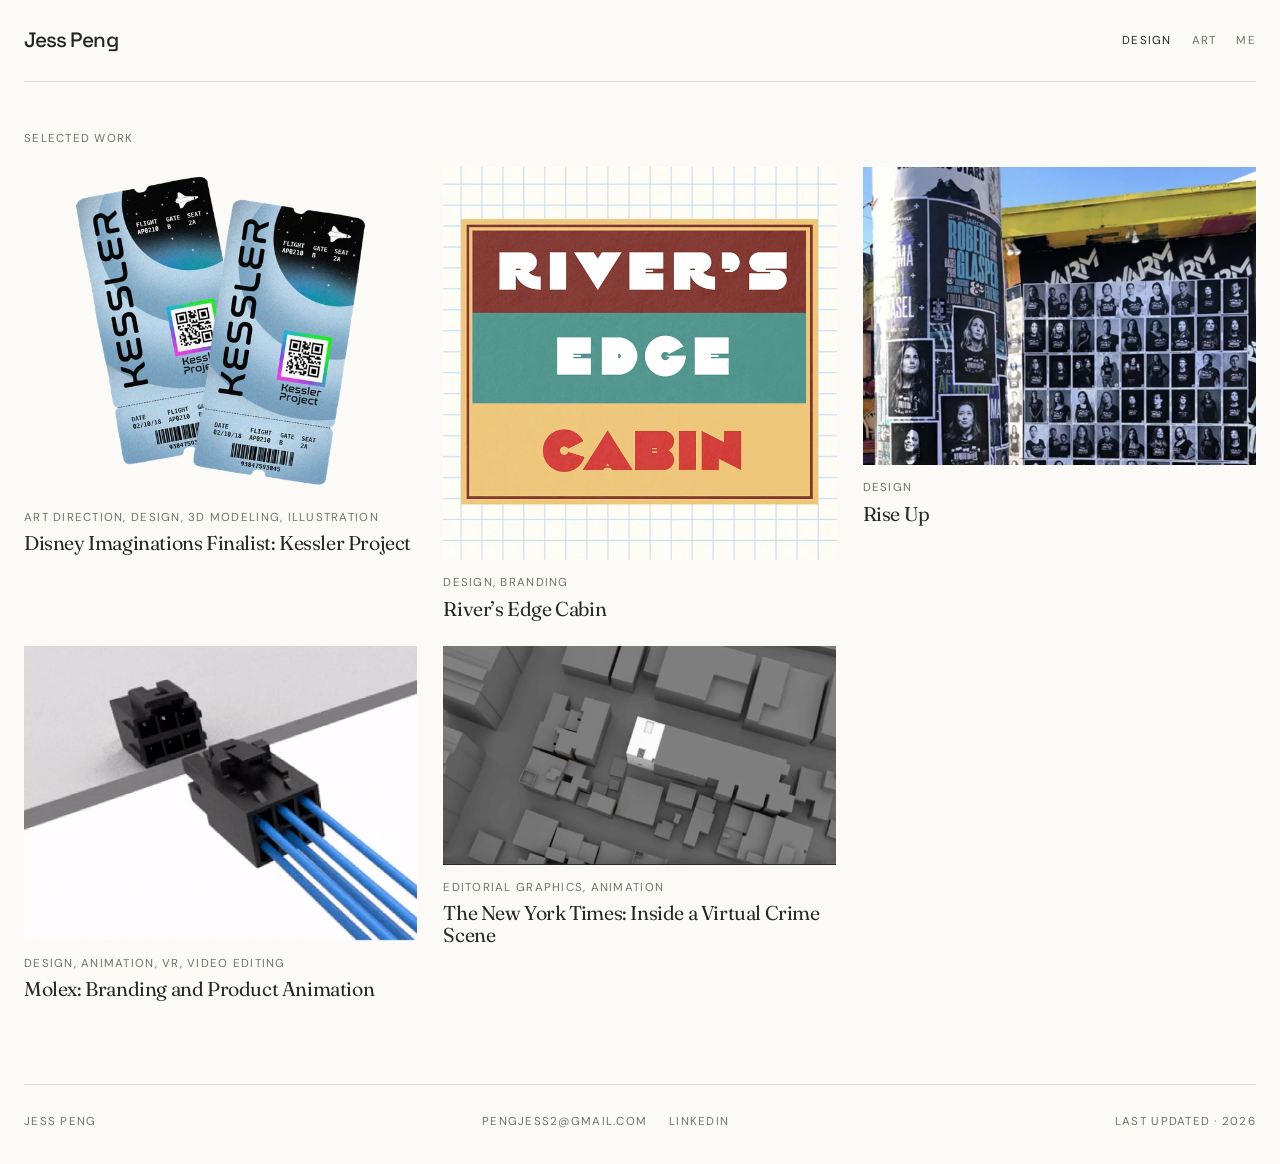
==== commit ead4f174: "Rename info navigation to me" ====
--- a/index.html
+++ b/index.html
@@ -21,7 +21,7 @@
       <nav class="site-nav" aria-label="Primary navigation">
         <a href="/" aria-current="page">Design</a>
         <a href="art/">Art</a>
-        <a href="about/">Info</a>
+        <a href="about/">Me</a>
       </nav>
     </header>
 
